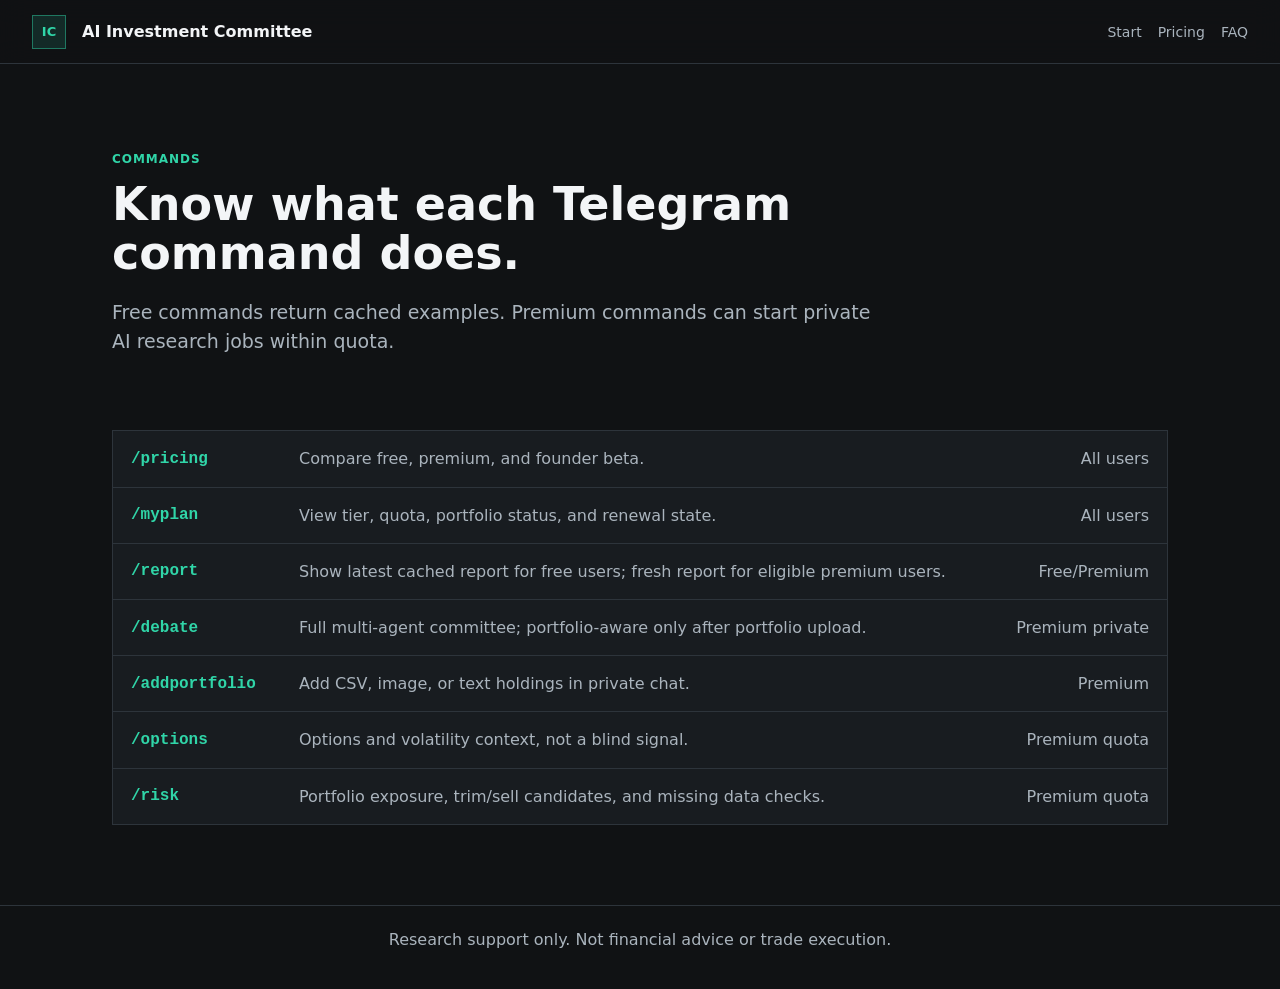
==== commands.html @ e1813cb6 "Add onboarding and research content pages" ====
<!doctype html>
<html lang="en">
<head>
  <meta charset="utf-8">
  <meta name="viewport" content="width=device-width, initial-scale=1">
  <title>Command Guide | AI Investment Committee</title>
  <meta name="description" content="Telegram command guide for AI Investment Committee.">
  <link rel="stylesheet" href="./styles.css">
</head>
<body>
  <header class="topbar">
    <a class="brand" href="./index.html"><span class="brand-mark">IC</span><span>AI Investment Committee</span></a>
    <nav aria-label="Primary"><a href="./start.html">Start</a><a href="./pricing.html">Pricing</a><a href="./faq.html">FAQ</a></nav>
  </header>
  <main class="page-shell">
    <section class="page-hero">
      <p class="eyebrow">Commands</p>
      <h1>Know what each Telegram command does.</h1>
      <p class="lead">Free commands return cached examples. Premium commands can start private AI research jobs within quota.</p>
    </section>
    <section class="command-table" aria-label="Command guide">
      <div><b>/pricing</b><span>Compare free, premium, and founder beta.</span><em>All users</em></div>
      <div><b>/myplan</b><span>View tier, quota, portfolio status, and renewal state.</span><em>All users</em></div>
      <div><b>/report</b><span>Show latest cached report for free users; fresh report for eligible premium users.</span><em>Free/Premium</em></div>
      <div><b>/debate</b><span>Full multi-agent committee; portfolio-aware only after portfolio upload.</span><em>Premium private</em></div>
      <div><b>/addportfolio</b><span>Add CSV, image, or text holdings in private chat.</span><em>Premium</em></div>
      <div><b>/options</b><span>Options and volatility context, not a blind signal.</span><em>Premium quota</em></div>
      <div><b>/risk</b><span>Portfolio exposure, trim/sell candidates, and missing data checks.</span><em>Premium quota</em></div>
    </section>
  </main>
  <footer><p>Research support only. Not financial advice or trade execution.</p></footer>
</body>
</html>
---- styles.css ----
:root {
  color-scheme: dark;
  --bg: #101214;
  --panel: #181c20;
  --panel-2: #20252b;
  --text: #f3f5f7;
  --muted: #aab4bd;
  --line: #2d343b;
  --primary: #30d5a8;
  --accent: #6aa7ff;
  --warm: #ffbd66;
  --danger: #ff6f7d;
}

* { box-sizing: border-box; }

html { scroll-behavior: smooth; }

body {
  margin: 0;
  font-family: Inter, ui-sans-serif, system-ui, -apple-system, BlinkMacSystemFont, "Segoe UI", sans-serif;
  background: var(--bg);
  color: var(--text);
  letter-spacing: 0;
}

a { color: inherit; text-decoration: none; }

.topbar {
  position: sticky;
  top: 0;
  z-index: 10;
  display: flex;
  justify-content: space-between;
  align-items: center;
  min-height: 64px;
  padding: 0 32px;
  background: rgba(16, 18, 20, 0.88);
  border-bottom: 1px solid var(--line);
  backdrop-filter: blur(14px);
}

.brand, nav {
  display: flex;
  align-items: center;
  gap: 16px;
}

.brand {
  font-weight: 700;
}

.brand-mark {
  display: grid;
  place-items: center;
  width: 34px;
  height: 34px;
  border: 1px solid rgba(48, 213, 168, 0.45);
  background: rgba(48, 213, 168, 0.13);
  color: var(--primary);
  font-size: 13px;
}

nav a {
  color: var(--muted);
  font-size: 14px;
}

nav a:hover { color: var(--text); }

nav {
  flex-wrap: wrap;
}

.hero {
  display: grid;
  grid-template-columns: minmax(320px, 0.95fr) minmax(320px, 1.05fr);
  gap: 44px;
  align-items: center;
  min-height: 78vh;
  padding: 34px 32px 30px;
  max-width: 1240px;
  margin: 0 auto;
}

.hero-media {
  min-height: 430px;
  display: grid;
  align-items: center;
}

.hero-media img {
  width: 100%;
  max-height: 560px;
  object-fit: cover;
  border: 1px solid var(--line);
  box-shadow: 0 24px 80px rgba(0, 0, 0, 0.35);
}

.hero-copy {
  max-width: 620px;
}

.eyebrow {
  color: var(--primary);
  text-transform: uppercase;
  font-size: 12px;
  font-weight: 700;
  letter-spacing: 0.08em;
  margin: 0 0 14px;
}

h1, h2, h3, p { margin-top: 0; }

h1 {
  font-size: 58px;
  line-height: 1.02;
  margin-bottom: 20px;
}

h2 {
  font-size: 34px;
  line-height: 1.15;
  margin-bottom: 14px;
}

h3 {
  font-size: 18px;
  margin-bottom: 10px;
}

.lead {
  color: var(--muted);
  font-size: 19px;
  line-height: 1.55;
  margin-bottom: 28px;
}

.hero-actions, .plans {
  display: flex;
  gap: 12px;
  flex-wrap: wrap;
}

.button {
  display: inline-flex;
  align-items: center;
  justify-content: center;
  min-height: 44px;
  padding: 0 18px;
  border: 1px solid var(--line);
  font-weight: 700;
  font-size: 14px;
  cursor: pointer;
}

.button.primary {
  background: var(--primary);
  color: #04110d;
  border-color: var(--primary);
}

.button.secondary {
  background: rgba(255,255,255,0.03);
  color: var(--text);
}

.notice {
  margin-top: 22px;
  color: var(--muted);
  font-size: 13px;
}

.metrics {
  display: grid;
  grid-template-columns: repeat(3, 1fr);
  gap: 1px;
  background: var(--line);
  border-top: 1px solid var(--line);
  border-bottom: 1px solid var(--line);
}

.metrics div {
  background: var(--panel);
  padding: 26px 32px;
}

.metrics strong {
  display: block;
  font-size: 28px;
  margin-bottom: 8px;
}

.metrics span {
  color: var(--muted);
  line-height: 1.4;
}

.section {
  max-width: 1240px;
  margin: 0 auto;
  padding: 76px 32px;
}

.section-heading {
  max-width: 680px;
  margin-bottom: 28px;
}

.screenshots {
  display: grid;
  grid-template-columns: repeat(3, 1fr);
  gap: 18px;
}

.shot, .plan, .waitlist-form {
  border: 1px solid var(--line);
  background: var(--panel);
  padding: 18px;
}

.shot > p, .plan li, .waitlist p {
  color: var(--muted);
  line-height: 1.45;
}

.telegram-window {
  background: #0d0f12;
  border: 1px solid #2a3037;
  min-height: 420px;
  padding: 14px;
  margin-bottom: 18px;
}

.window-head {
  display: flex;
  align-items: center;
  gap: 7px;
  padding-bottom: 14px;
  border-bottom: 1px solid #252b32;
  color: var(--muted);
  font-size: 13px;
}

.window-head span {
  width: 9px;
  height: 9px;
  background: #4b535c;
  border-radius: 50%;
}

.window-head b {
  margin-left: auto;
  color: var(--text);
}

.message {
  max-width: 86%;
  padding: 10px 12px;
  margin-top: 14px;
  font-size: 14px;
  line-height: 1.35;
}

.incoming {
  background: #27313b;
}

.outgoing {
  margin-left: auto;
  background: rgba(48, 213, 168, 0.17);
  border: 1px solid rgba(48, 213, 168, 0.32);
}

.report-card {
  margin-top: 16px;
  background: var(--panel-2);
  border-left: 3px solid var(--accent);
  padding: 14px;
}

.report-card.accent { border-left-color: var(--primary); }
.report-card.warm { border-left-color: var(--warm); }

.report-card p, .report-card li {
  color: var(--muted);
  font-size: 13px;
  line-height: 1.45;
}

.report-card ul, .plan ul {
  padding-left: 18px;
  margin-bottom: 0;
}

.pricing {
  border-top: 1px solid var(--line);
}

.plans {
  align-items: stretch;
}

.plan {
  flex: 1 1 280px;
  min-height: 360px;
  display: flex;
  flex-direction: column;
}

.plan.featured {
  border-color: rgba(48, 213, 168, 0.65);
  background: #14211e;
}

.badge {
  align-self: flex-start;
  background: rgba(48, 213, 168, 0.16);
  color: var(--primary);
  padding: 6px 9px;
  font-size: 12px;
  font-weight: 700;
}

.price {
  font-size: 36px;
  font-weight: 800;
  margin-bottom: 16px;
}

.price span {
  color: var(--muted);
  font-size: 15px;
  margin-left: 4px;
}

.plan .button {
  margin-top: auto;
}

.waitlist {
  display: grid;
  grid-template-columns: minmax(280px, 0.8fr) minmax(320px, 1fr);
  gap: 40px;
  align-items: start;
}

.waitlist-form {
  display: grid;
  gap: 14px;
}

label {
  display: grid;
  gap: 7px;
  color: var(--muted);
  font-size: 14px;
}

input, select {
  width: 100%;
  min-height: 44px;
  padding: 0 12px;
  border: 1px solid var(--line);
  background: #101419;
  color: var(--text);
  font: inherit;
}

#formStatus {
  min-height: 20px;
  margin: 0;
  color: var(--primary);
  font-size: 13px;
}

footer {
  border-top: 1px solid var(--line);
  padding: 24px 32px;
  color: var(--muted);
  text-align: center;
}

.page-shell {
  max-width: 1120px;
  margin: 0 auto;
  padding: 54px 32px 80px;
}

.page-hero {
  max-width: 780px;
  padding: 34px 0 46px;
}

.page-hero h1 {
  font-size: 46px;
  line-height: 1.06;
}

.route-grid {
  display: grid;
  grid-template-columns: repeat(3, 1fr);
  gap: 18px;
  border-top: 1px solid var(--line);
}

.route-grid .section-heading {
  grid-column: 1 / -1;
  margin-bottom: 4px;
}

.route-card, .content-panel, .timeline article, .faq-list details, .link-list a {
  border: 1px solid var(--line);
  background: var(--panel);
  padding: 20px;
}

.route-card {
  display: block;
  min-height: 190px;
}

.route-card span, .timeline span {
  display: inline-grid;
  place-items: center;
  width: 34px;
  height: 34px;
  margin-bottom: 16px;
  border: 1px solid rgba(106, 167, 255, 0.5);
  color: var(--accent);
  font-weight: 800;
}

.route-card p, .content-panel p, .timeline p, .faq-list p, .link-list span {
  color: var(--muted);
  line-height: 1.5;
}

.content-grid {
  display: grid;
  grid-template-columns: repeat(2, 1fr);
  gap: 18px;
}

.content-grid.three {
  grid-template-columns: repeat(3, 1fr);
}

.check-list {
  margin: 0;
  padding-left: 20px;
  color: var(--muted);
  line-height: 1.65;
}

.command-box {
  margin-top: 18px;
  padding: 14px;
  background: #0d0f12;
  border: 1px solid var(--line);
  color: var(--primary);
  font-family: ui-monospace, SFMono-Regular, Consolas, monospace;
}

.timeline {
  display: grid;
  grid-template-columns: repeat(4, 1fr);
  gap: 14px;
}

.plans.standalone {
  display: grid;
  grid-template-columns: repeat(3, 1fr);
}

.faq-list {
  display: grid;
  gap: 12px;
}

.faq-list summary {
  cursor: pointer;
  font-weight: 800;
}

.faq-list p {
  margin: 12px 0 0;
}

.report-layout {
  display: grid;
  grid-template-columns: repeat(2, 1fr);
  gap: 14px;
}

.command-table {
  border: 1px solid var(--line);
  background: var(--panel);
}

.command-table div {
  display: grid;
  grid-template-columns: 150px 1fr 150px;
  gap: 18px;
  align-items: center;
  padding: 16px 18px;
  border-bottom: 1px solid var(--line);
}

.command-table div:last-child {
  border-bottom: 0;
}

.command-table b {
  color: var(--primary);
  font-family: ui-monospace, SFMono-Regular, Consolas, monospace;
}

.command-table span, .command-table em {
  color: var(--muted);
  line-height: 1.45;
}

.command-table em {
  font-style: normal;
  text-align: right;
}

.article-list {
  display: grid;
  grid-template-columns: repeat(2, 1fr);
  gap: 18px;
}

.article-list article {
  min-height: 250px;
  border: 1px solid var(--line);
  background: var(--panel);
  padding: 22px;
  display: flex;
  flex-direction: column;
}

.article-list p {
  color: var(--muted);
  line-height: 1.55;
}

.article-list a {
  margin-top: auto;
  color: var(--primary);
  font-weight: 800;
}

.link-hero {
  max-width: 680px;
  margin: 0 auto;
  text-align: center;
}

.link-hero img {
  width: min(100%, 420px);
  border: 1px solid var(--line);
  margin-bottom: 26px;
}

.link-list {
  display: grid;
  gap: 12px;
  text-align: left;
}

.link-list a {
  display: grid;
  gap: 6px;
}

@media (max-width: 900px) {
  .topbar {
    align-items: flex-start;
    flex-direction: column;
    gap: 12px;
    padding: 14px 18px;
  }

  .hero, .waitlist {
    grid-template-columns: 1fr;
  }

  h1 { font-size: 42px; }

  .screenshots, .metrics {
    grid-template-columns: 1fr;
  }

  .route-grid,
  .content-grid,
  .content-grid.three,
  .timeline,
  .plans.standalone,
  .report-layout,
  .article-list {
    grid-template-columns: 1fr;
  }

  .command-table div {
    grid-template-columns: 1fr;
    gap: 6px;
  }

  .command-table em {
    text-align: left;
  }

  .page-shell {
    padding: 34px 18px 58px;
  }

  .page-hero h1 {
    font-size: 36px;
  }

  .hero-media { min-height: auto; }
}
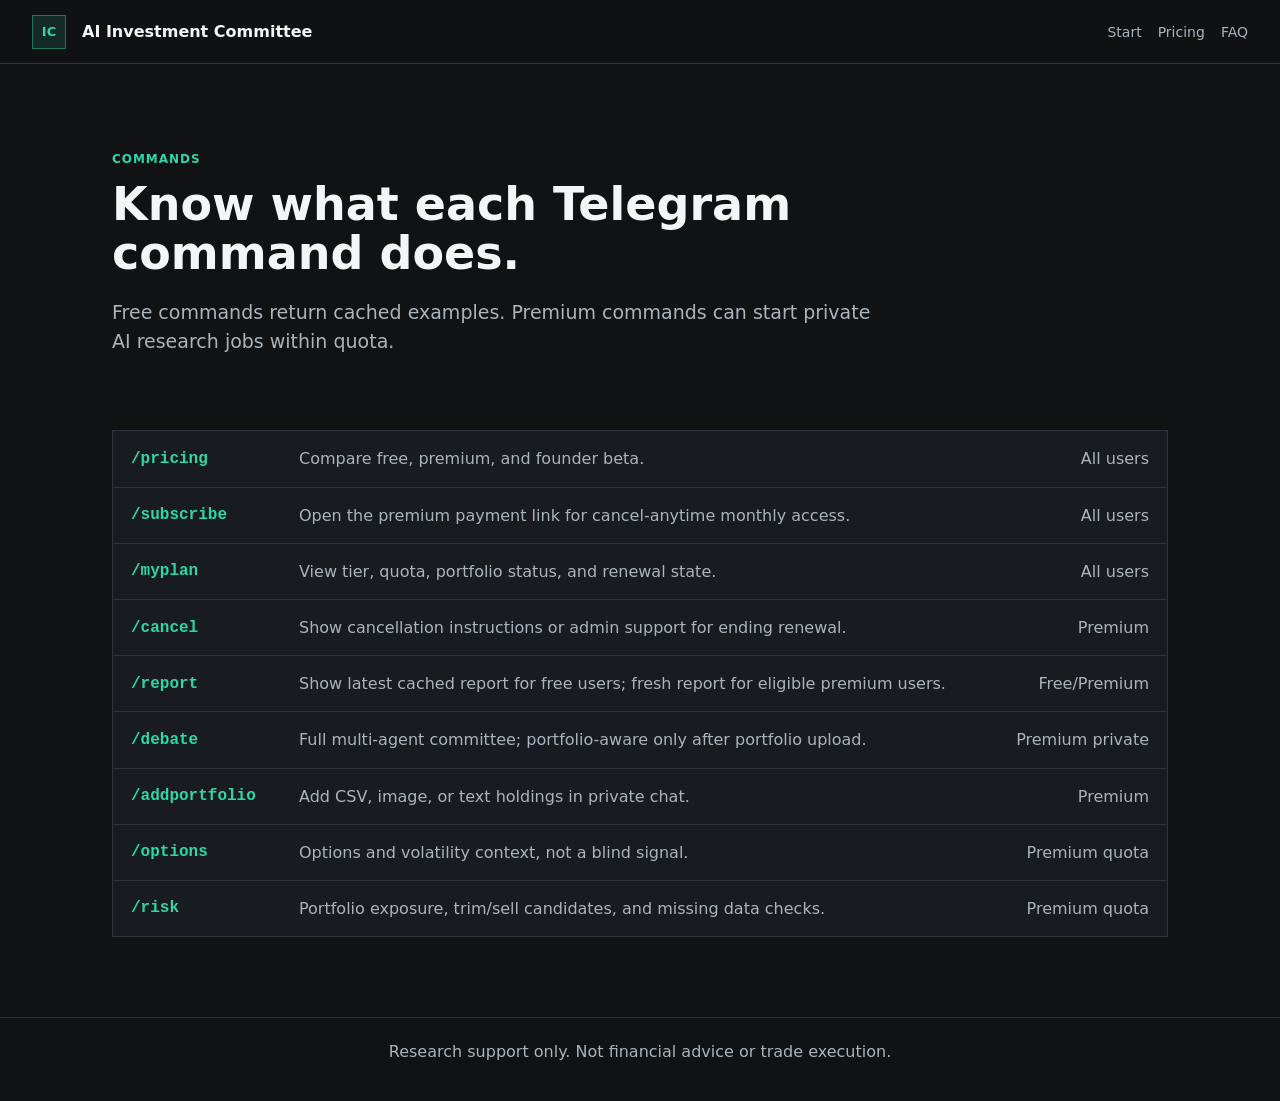
==== commit d406359e: "Add cancel anytime subscription flow" ====
--- a/commands.html
+++ b/commands.html
@@ -20,7 +20,9 @@
     </section>
     <section class="command-table" aria-label="Command guide">
       <div><b>/pricing</b><span>Compare free, premium, and founder beta.</span><em>All users</em></div>
+      <div><b>/subscribe</b><span>Open the premium payment link for cancel-anytime monthly access.</span><em>All users</em></div>
       <div><b>/myplan</b><span>View tier, quota, portfolio status, and renewal state.</span><em>All users</em></div>
+      <div><b>/cancel</b><span>Show cancellation instructions or admin support for ending renewal.</span><em>Premium</em></div>
       <div><b>/report</b><span>Show latest cached report for free users; fresh report for eligible premium users.</span><em>Free/Premium</em></div>
       <div><b>/debate</b><span>Full multi-agent committee; portfolio-aware only after portfolio upload.</span><em>Premium private</em></div>
       <div><b>/addportfolio</b><span>Add CSV, image, or text holdings in private chat.</span><em>Premium</em></div>
